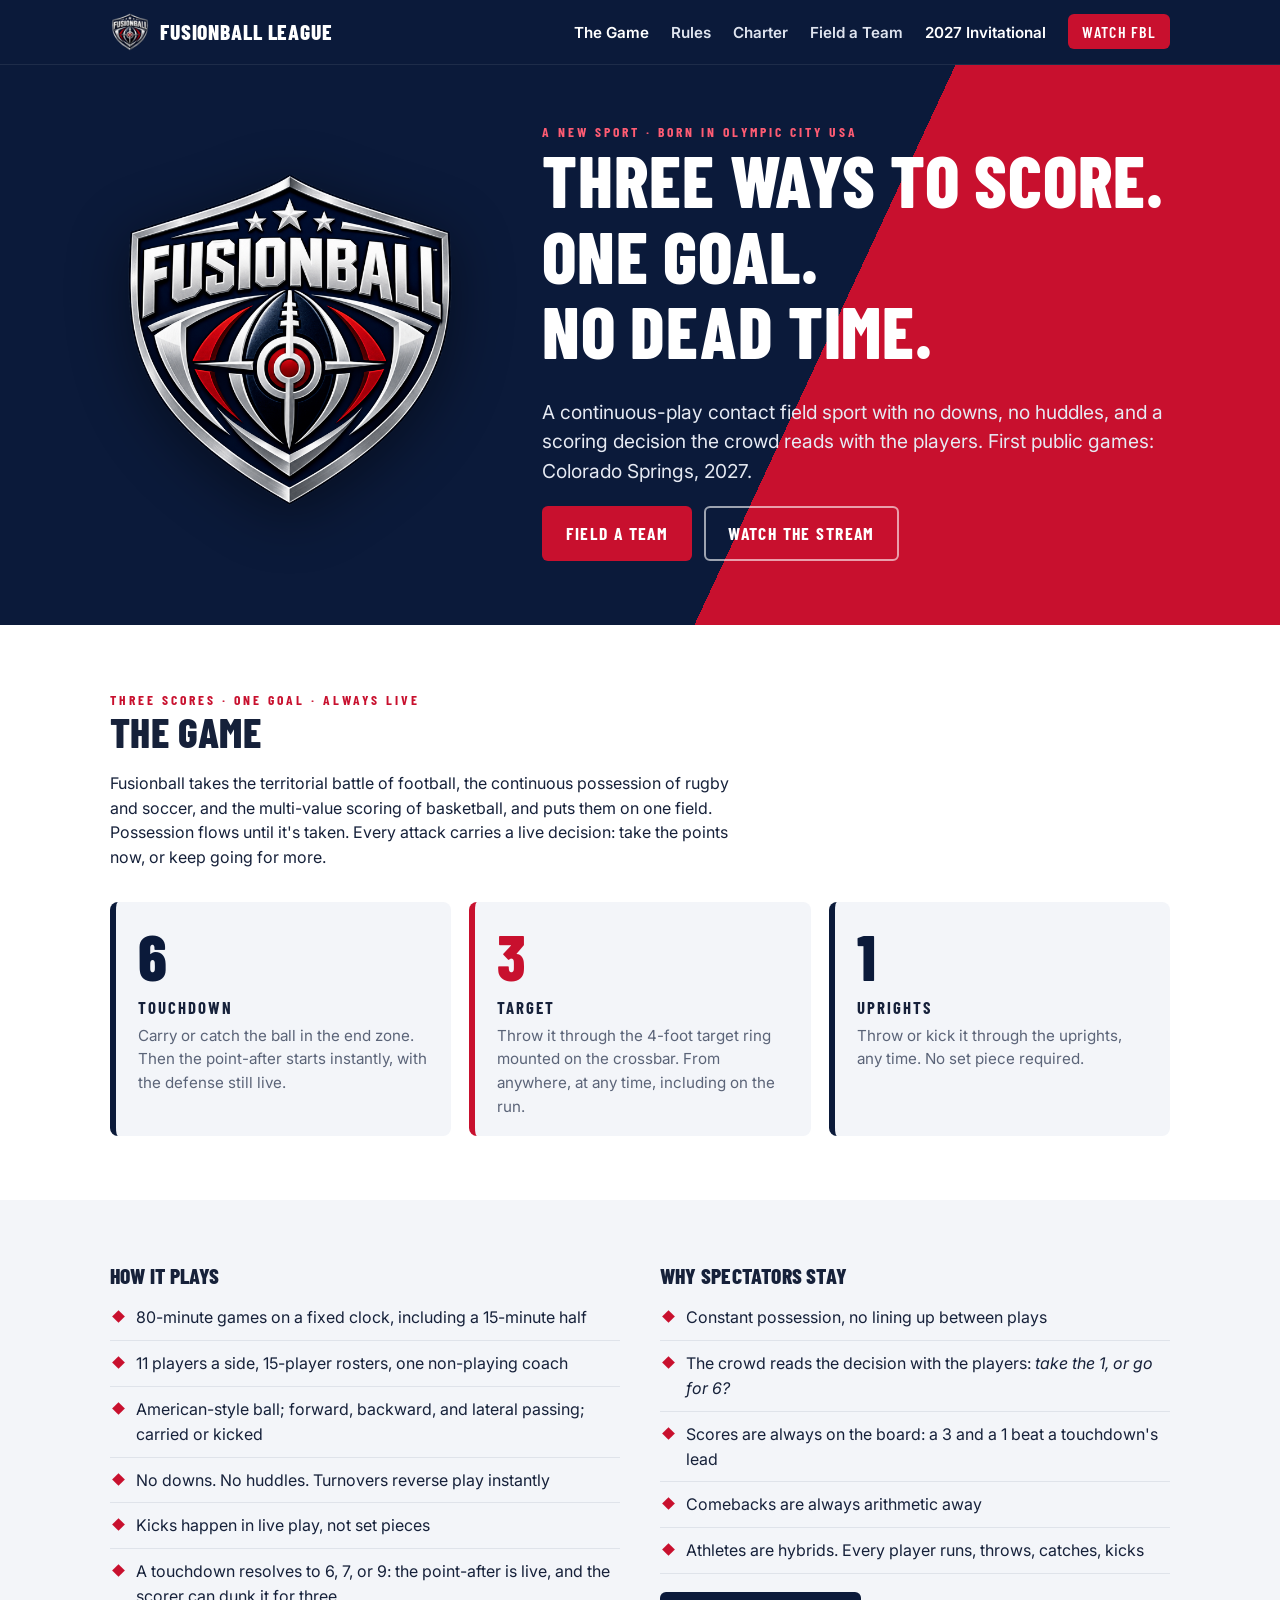
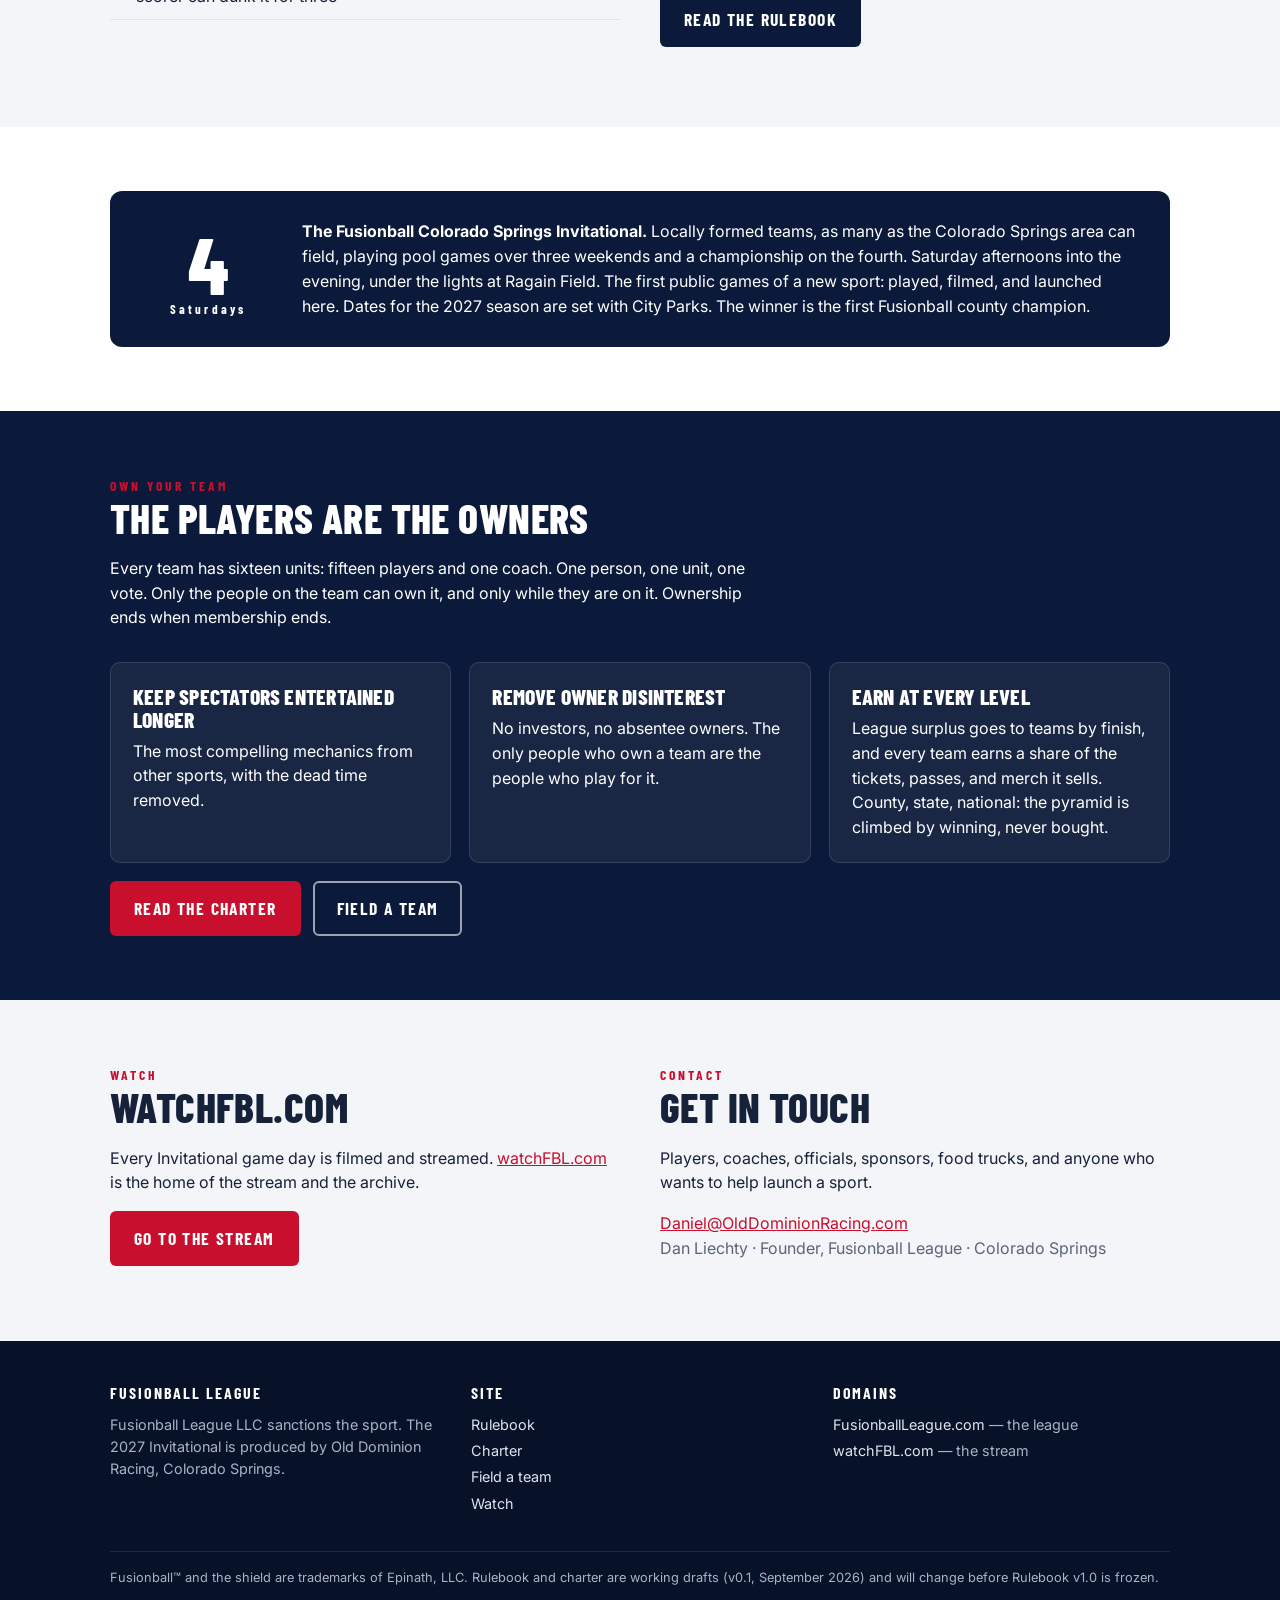
==== index.html @ 1a38473b "Fusionball League: founding docs and public site Founding charter and rulebook (v0.1, Sep 2026), the" ====
<!DOCTYPE html>
<html lang="en">
<head>
<meta charset="utf-8">
<meta name="viewport" content="width=device-width, initial-scale=1">
<title>Fusionball League — Three ways to score. One goal. No dead time.</title>
<meta name="description" content="Fusionball is a continuous-play contact field sport with no downs, no huddles, and three ways to score from one goal. Launching in Colorado Springs, 2027.">
<meta property="og:title" content="Fusionball League">
<meta property="og:description" content="Three ways to score. One goal. No dead time. A new sport, born in Olympic City USA.">
<meta property="og:image" content="https://fusionballleague.com/assets/shield-640.png">
<meta property="og:url" content="https://fusionballleague.com/">
<link rel="icon" type="image/png" sizes="96x96" href="/assets/favicon-96.png">
<link rel="apple-touch-icon" href="/assets/apple-touch-icon.png">
<link rel="preconnect" href="https://fonts.googleapis.com">
<link rel="preconnect" href="https://fonts.gstatic.com" crossorigin>
<link href="https://fonts.googleapis.com/css2?family=Barlow+Condensed:wght@700;800&family=Inter:wght@400;600&display=swap" rel="stylesheet">
<link rel="stylesheet" href="/assets/site.css">
</head>
<body>

<nav class="nav">
  <div class="wrap">
    <a class="brand" href="/"><img src="/assets/favicon-96.png" alt=""><span>Fusionball League</span></a>
    <button class="nav-toggle" aria-label="Menu" aria-expanded="false">&#9776;</button>
    <ul>
      <li><a href="/#game">The Game</a></li>
      <li><a href="/rules/">Rules</a></li>
      <li><a href="/charter/">Charter</a></li>
      <li><a href="/teams/">Field a Team</a></li>
      <li><a href="/#invitational">2027 Invitational</a></li>
      <li><a class="watch" href="/watch/">Watch FBL</a></li>
    </ul>
  </div>
</nav>

<header class="hero on-dark">
  <div class="wrap">
    <img src="/assets/shield-640.png" alt="Fusionball shield logo" width="640" height="640">
    <div>
      <div class="kicker">A new sport · Born in Olympic City USA</div>
      <h1>Three ways to score.<br>One goal.<br>No dead time.</h1>
      <p class="lede">A continuous-play contact field sport with no downs, no huddles, and a scoring decision the crowd reads with the players. First public games: Colorado Springs, 2027.</p>
      <div class="btn-row">
        <a class="btn btn-red" href="/teams/">Field a team</a>
        <a class="btn btn-ghost" href="/watch/">Watch the stream</a>
      </div>
    </div>
  </div>
</header>

<section class="section" id="game">
  <div class="wrap">
    <div class="section-head">
      <div class="kicker">Three scores · One goal · Always live</div>
      <h2>The game</h2>
      <p>Fusionball takes the territorial battle of football, the continuous possession of rugby and soccer, and the multi-value scoring of basketball, and puts them on one field. Possession flows until it's taken. Every attack carries a live decision: take the points now, or keep going for more.</p>
    </div>
    <div class="scores">
      <div class="score">
        <div class="num">6</div>
        <div class="name">Touchdown</div>
        <p>Carry or catch the ball in the end zone. Then the point-after starts instantly, with the defense still live.</p>
      </div>
      <div class="score red">
        <div class="num">3</div>
        <div class="name">Target</div>
        <p>Throw it through the 4-foot target ring mounted on the crossbar. From anywhere, at any time, including on the run.</p>
      </div>
      <div class="score">
        <div class="num">1</div>
        <div class="name">Uprights</div>
        <p>Throw or kick it through the uprights, any time. No set piece required.</p>
      </div>
    </div>
  </div>
</section>

<section class="section alt">
  <div class="wrap cols">
    <div>
      <h3>How it plays</h3>
      <ul class="ticks">
        <li>80-minute games on a fixed clock, including a 15-minute half</li>
        <li>11 players a side, 15-player rosters, one non-playing coach</li>
        <li>American-style ball; forward, backward, and lateral passing; carried or kicked</li>
        <li>No downs. No huddles. Turnovers reverse play instantly</li>
        <li>Kicks happen in live play, not set pieces</li>
        <li>A touchdown resolves to 6, 7, or 9: the point-after is live, and the scorer can dunk it for three</li>
      </ul>
    </div>
    <div>
      <h3>Why spectators stay</h3>
      <ul class="ticks">
        <li>Constant possession, no lining up between plays</li>
        <li>The crowd reads the decision with the players: <em>take the 1, or go for 6?</em></li>
        <li>Scores are always on the board: a 3 and a 1 beat a touchdown's lead</li>
        <li>Comebacks are always arithmetic away</li>
        <li>Athletes are hybrids. Every player runs, throws, catches, kicks</li>
      </ul>
      <p style="margin-top:18px"><a class="btn btn-navy" href="/rules/">Read the rulebook</a></p>
    </div>
  </div>
</section>

<section class="section" id="invitational">
  <div class="wrap">
    <div class="callout">
      <div class="big">4<small>Saturdays</small></div>
      <p><strong>The Fusionball Colorado Springs Invitational.</strong> Locally formed teams, as many as the Colorado Springs area can field, playing pool games over three weekends and a championship on the fourth. Saturday afternoons into the evening, under the lights at Ragain Field. The first public games of a new sport: played, filmed, and launched here. Dates for the 2027 season are set with City Parks. The winner is the first Fusionball county champion.</p>
    </div>
  </div>
</section>

<section class="section dark">
  <div class="wrap">
    <div class="section-head">
      <div class="kicker">Own your team</div>
      <h2>The players are the owners</h2>
      <p>Every team has sixteen units: fifteen players and one coach. One person, one unit, one vote. Only the people on the team can own it, and only while they are on it. Ownership ends when membership ends.</p>
    </div>
    <div class="cards">
      <div class="card">
        <h3>Keep spectators entertained longer</h3>
        <p>The most compelling mechanics from other sports, with the dead time removed.</p>
      </div>
      <div class="card">
        <h3>Remove owner disinterest</h3>
        <p>No investors, no absentee owners. The only people who own a team are the people who play for it.</p>
      </div>
      <div class="card">
        <h3>Earn at every level</h3>
        <p>League surplus goes to teams by finish, and every team earns a share of the tickets, passes, and merch it sells. County, state, national: the pyramid is climbed by winning, never bought.</p>
      </div>
    </div>
    <div class="btn-row">
      <a class="btn btn-red" href="/charter/">Read the charter</a>
      <a class="btn btn-ghost" href="/teams/">Field a team</a>
    </div>
  </div>
</section>

<section class="section alt">
  <div class="wrap cols">
    <div>
      <div class="kicker">Watch</div>
      <h2>watchFBL.com</h2>
      <p>Every Invitational game day is filmed and streamed. <a href="/watch/">watchFBL.com</a> is the home of the stream and the archive.</p>
      <a class="btn btn-red" href="/watch/">Go to the stream</a>
    </div>
    <div>
      <div class="kicker">Contact</div>
      <h2>Get in touch</h2>
      <p>Players, coaches, officials, sponsors, food trucks, and anyone who wants to help launch a sport.</p>
      <p><a href="mailto:Daniel@OldDominionRacing.com">Daniel@OldDominionRacing.com</a><br><span class="muted">Dan Liechty · Founder, Fusionball League · Colorado Springs</span></p>
    </div>
  </div>
</section>

<footer>
  <div class="wrap">
    <div>
      <h4>Fusionball League</h4>
      <p>Fusionball League LLC sanctions the sport. The 2027 Invitational is produced by Old Dominion Racing, Colorado Springs.</p>
    </div>
    <div>
      <h4>Site</h4>
      <ul>
        <li><a href="/rules/">Rulebook</a></li>
        <li><a href="/charter/">Charter</a></li>
        <li><a href="/teams/">Field a team</a></li>
        <li><a href="/watch/">Watch</a></li>
      </ul>
    </div>
    <div>
      <h4>Domains</h4>
      <ul>
        <li><a href="https://fusionballleague.com/">FusionballLeague.com</a> — the league</li>
        <li><a href="https://watchfbl.com/">watchFBL.com</a> — the stream</li>
      </ul>
    </div>
    <div class="legal">Fusionball™ and the shield are trademarks of Epinath, LLC. Rulebook and charter are working drafts (v0.1, September 2026) and will change before Rulebook v1.0 is frozen.</div>
  </div>
</footer>

<script src="/assets/site.js"></script>
</body>
</html>
---- assets/site.css ----
/* Fusionball League — site styles */
:root {
  --navy: #0b1a3a;
  --navy-2: #122756;
  --red: #c8102e;
  --red-2: #a30d25;
  --silver: #c9ced8;
  --ink: #16213a;
  --muted: #5b6478;
  --bg: #ffffff;
  --bg-2: #f3f5f9;
  --line: #dfe3ea;
  --max: 1100px;
}
* { box-sizing: border-box; }
html { scroll-behavior: smooth; }
body {
  margin: 0;
  font-family: "Inter", system-ui, -apple-system, "Segoe UI", Roboto, sans-serif;
  color: var(--ink);
  background: var(--bg);
  line-height: 1.55;
  -webkit-font-smoothing: antialiased;
}
h1, h2, h3, .display {
  font-family: "Barlow Condensed", "Inter", system-ui, sans-serif;
  font-weight: 800;
  letter-spacing: 0.01em;
  line-height: 1.05;
  margin: 0 0 0.4em;
  text-transform: uppercase;
}
h1 { font-size: clamp(2.4rem, 6vw, 4.5rem); }
h2 { font-size: clamp(1.8rem, 4vw, 2.6rem); }
h3 { font-size: 1.35rem; }
p { margin: 0 0 1em; }
a { color: var(--red); }
a:hover { color: var(--red-2); }
img { max-width: 100%; height: auto; }
.wrap { max-width: var(--max); margin: 0 auto; padding: 0 20px; }
.kicker {
  font-family: "Barlow Condensed", sans-serif;
  font-weight: 700; text-transform: uppercase; letter-spacing: 0.22em;
  font-size: 0.85rem; color: var(--red);
}
.on-dark .kicker { color: #ff5c73; }
.muted { color: var(--muted); }

/* nav */
.nav {
  background: var(--navy); color: #fff;
  position: sticky; top: 0; z-index: 20;
  border-bottom: 1px solid rgba(255,255,255,0.08);
}
.nav .wrap { display: flex; align-items: center; justify-content: space-between; height: 64px; }
.brand { display: flex; align-items: center; gap: 10px; color: #fff; text-decoration: none; }
.brand img { width: 40px; height: 40px; }
.brand span {
  font-family: "Barlow Condensed", sans-serif; font-weight: 800; font-size: 1.35rem;
  text-transform: uppercase; letter-spacing: 0.04em;
}
.nav ul { list-style: none; margin: 0; padding: 0; display: flex; gap: 22px; align-items: center; }
.nav li a { color: #dfe4ef; text-decoration: none; font-weight: 600; font-size: 0.95rem; }
.nav li a:hover, .nav li a[aria-current="page"] { color: #fff; }
.nav li a.watch {
  background: var(--red); color: #fff; padding: 8px 14px; border-radius: 6px;
  font-family: "Barlow Condensed", sans-serif; text-transform: uppercase; letter-spacing: 0.08em; font-size: 1rem;
}
.nav li a.watch:hover { background: var(--red-2); }
.nav-toggle { display: none; background: none; border: 0; color: #fff; font-size: 1.6rem; cursor: pointer; }
@media (max-width: 760px) {
  .nav-toggle { display: block; }
  .nav ul {
    display: none; position: absolute; left: 0; right: 0; top: 64px;
    background: var(--navy); flex-direction: column; gap: 0; padding: 8px 20px 16px;
    border-bottom: 1px solid rgba(255,255,255,0.1);
  }
  .nav ul.open { display: flex; }
  .nav li { padding: 10px 0; }
}

/* hero */
.hero {
  background: linear-gradient(115deg, var(--navy) 0 62%, var(--red) 62% 100%);
  color: #fff; padding: 56px 0 64px; overflow: hidden;
}
.hero .wrap { display: grid; grid-template-columns: 1fr 1.6fr; gap: 40px; align-items: center; }
.hero img { width: 100%; max-width: 360px; filter: drop-shadow(0 12px 30px rgba(0,0,0,0.45)); }
.hero p.lede { font-size: 1.2rem; max-width: 34em; color: #e6eaf3; }
@media (max-width: 760px) {
  .hero { background: var(--navy); border-bottom: 8px solid var(--red); padding: 36px 0 48px; }
  .hero .wrap { grid-template-columns: 1fr; text-align: center; }
  .hero img { max-width: 220px; margin: 0 auto; }
  .hero p.lede { margin-inline: auto; }
}
.btn {
  display: inline-block; padding: 12px 22px; border-radius: 6px; text-decoration: none;
  font-family: "Barlow Condensed", sans-serif; font-weight: 700; font-size: 1.1rem;
  text-transform: uppercase; letter-spacing: 0.08em; border: 2px solid transparent;
}
.btn-red { background: var(--red); color: #fff; }
.btn-red:hover { background: var(--red-2); color: #fff; }
.btn-ghost { border-color: rgba(255,255,255,0.6); color: #fff; }
.btn-ghost:hover { background: rgba(255,255,255,0.1); color: #fff; }
.btn-navy { background: var(--navy); color: #fff; }
.btn-navy:hover { background: var(--navy-2); color: #fff; }
.btn-row { display: flex; gap: 12px; flex-wrap: wrap; margin-top: 18px; }
@media (max-width: 760px) { .btn-row { justify-content: center; } }

/* sections */
.section { padding: 64px 0; }
.section.alt { background: var(--bg-2); }
.section.dark { background: var(--navy); color: #fff; }
.section.dark a:not(.btn) { color: #ff8a9b; }
.section-head { max-width: 40em; margin-bottom: 32px; }

/* scores */
.scores { display: grid; grid-template-columns: repeat(3, 1fr); gap: 18px; }
.score {
  background: var(--bg-2); border-left: 6px solid var(--navy); border-radius: 8px; padding: 22px 22px 18px;
}
.score .num {
  font-family: "Barlow Condensed", sans-serif; font-weight: 800; font-size: 4rem; line-height: 1; color: var(--navy);
}
.score .name { font-family: "Barlow Condensed", sans-serif; font-weight: 700; text-transform: uppercase; letter-spacing: 0.12em; font-size: 1.05rem; margin: 6px 0 4px; }
.score p { margin: 0; color: var(--muted); font-size: 0.95rem; }
.score.red { border-left-color: var(--red); }
.score.red .num { color: var(--red); }
@media (max-width: 760px) { .scores { grid-template-columns: 1fr; } }

/* two column lists */
.cols { display: grid; grid-template-columns: 1fr 1fr; gap: 40px; }
@media (max-width: 760px) { .cols { grid-template-columns: 1fr; gap: 28px; } }
ul.ticks { list-style: none; padding: 0; margin: 0; }
ul.ticks li { padding: 10px 0 10px 26px; border-bottom: 1px solid var(--line); position: relative; }
ul.ticks li::before {
  content: ""; position: absolute; left: 4px; top: 17px; width: 9px; height: 9px;
  background: var(--red); transform: rotate(45deg);
}
.dark ul.ticks li { border-bottom-color: rgba(255,255,255,0.12); }

/* cards */
.cards { display: grid; grid-template-columns: repeat(auto-fit, minmax(240px, 1fr)); gap: 18px; }
.card { background: #fff; border: 1px solid var(--line); border-radius: 10px; padding: 22px; }
.dark .card { background: rgba(255,255,255,0.06); border-color: rgba(255,255,255,0.12); }
.card h3 { margin-bottom: 8px; }
.card p:last-child { margin-bottom: 0; }

/* big number callout */
.callout {
  display: grid; grid-template-columns: 140px 1fr; gap: 24px; align-items: center;
  background: var(--navy); color: #fff; border-radius: 12px; padding: 28px;
}
.callout .big { font-family: "Barlow Condensed", sans-serif; font-weight: 800; font-size: 5rem; line-height: 1; text-align: center; }
.callout .big small { display: block; font-size: 0.8rem; letter-spacing: 0.25em; font-weight: 700; }
.callout p { margin: 0; }
@media (max-width: 600px) { .callout { grid-template-columns: 1fr; text-align: center; } }

/* tables */
table { border-collapse: collapse; width: 100%; margin: 0 0 1.4em; font-size: 0.95rem; }
th, td { text-align: left; padding: 10px 12px; border-bottom: 1px solid var(--line); vertical-align: top; }
th { background: var(--bg-2); font-family: "Barlow Condensed", sans-serif; text-transform: uppercase; letter-spacing: 0.08em; font-size: 0.9rem; }

/* doc rendering (markdown → html) */
.doc { max-width: 46em; }
.doc h1 { font-size: clamp(2rem, 5vw, 3rem); }
.doc h2 { margin-top: 2em; padding-top: 0.6em; border-top: 2px solid var(--navy); font-size: 1.7rem; }
.doc h3 { margin-top: 1.6em; font-size: 1.25rem; }
.doc hr { border: 0; border-top: 1px solid var(--line); margin: 2em 0; }
.doc blockquote { margin: 1em 0; padding: 0.2em 1em; border-left: 4px solid var(--silver); color: var(--muted); }
.doc pre { background: var(--navy); color: #e8ecf5; padding: 16px; border-radius: 8px; overflow: auto; font-size: 0.85rem; }
.doc code { font-family: ui-monospace, Menlo, Consolas, monospace; font-size: 0.92em; }
.doc li { margin: 0.25em 0; }
.doc table { display: block; overflow-x: auto; }
.doc-note {
  background: #fff7e6; border: 1px solid #f2d59a; border-radius: 8px; padding: 12px 16px; margin: 0 0 28px; font-size: 0.95rem;
}
.tag { display: inline-block; font-family: "Barlow Condensed", sans-serif; font-weight: 700; letter-spacing: 0.1em; font-size: 0.8rem; padding: 2px 8px; border-radius: 4px; text-transform: uppercase; }
.tag-fixed { background: var(--navy); color: #fff; }
.tag-proposed { background: #e8a800; color: #1a1a1a; }
.tag-open { background: var(--red); color: #fff; }

/* watch page */
.player { position: relative; width: 100%; aspect-ratio: 16 / 9; background: #000; border-radius: 12px; overflow: hidden; box-shadow: 0 20px 50px rgba(0,0,0,0.4); }
.player iframe { position: absolute; inset: 0; width: 100%; height: 100%; border: 0; }
.player .placeholder {
  position: absolute; inset: 0; display: flex; flex-direction: column; align-items: center; justify-content: center;
  color: #fff; text-align: center; padding: 24px; background: radial-gradient(ellipse at center, #1c3170 0%, #0b1a3a 70%);
}
.player .placeholder img { width: 120px; margin-bottom: 14px; opacity: 0.95; }

/* footer */
footer { background: #071127; color: #aab3c5; padding: 40px 0; font-size: 0.9rem; }
footer .wrap { display: grid; grid-template-columns: 1fr 1fr 1fr; gap: 24px; }
footer h4 { color: #fff; margin: 0 0 8px; font-family: "Barlow Condensed", sans-serif; text-transform: uppercase; letter-spacing: 0.12em; font-size: 1rem; }
footer a { color: #dfe4ef; text-decoration: none; }
footer a:hover { color: #fff; text-decoration: underline; }
footer ul { list-style: none; margin: 0; padding: 0; }
footer li { margin: 4px 0; }
footer .legal { grid-column: 1 / -1; border-top: 1px solid rgba(255,255,255,0.1); padding-top: 16px; margin-top: 8px; font-size: 0.8rem; }
@media (max-width: 760px) { footer .wrap { grid-template-columns: 1fr; } }
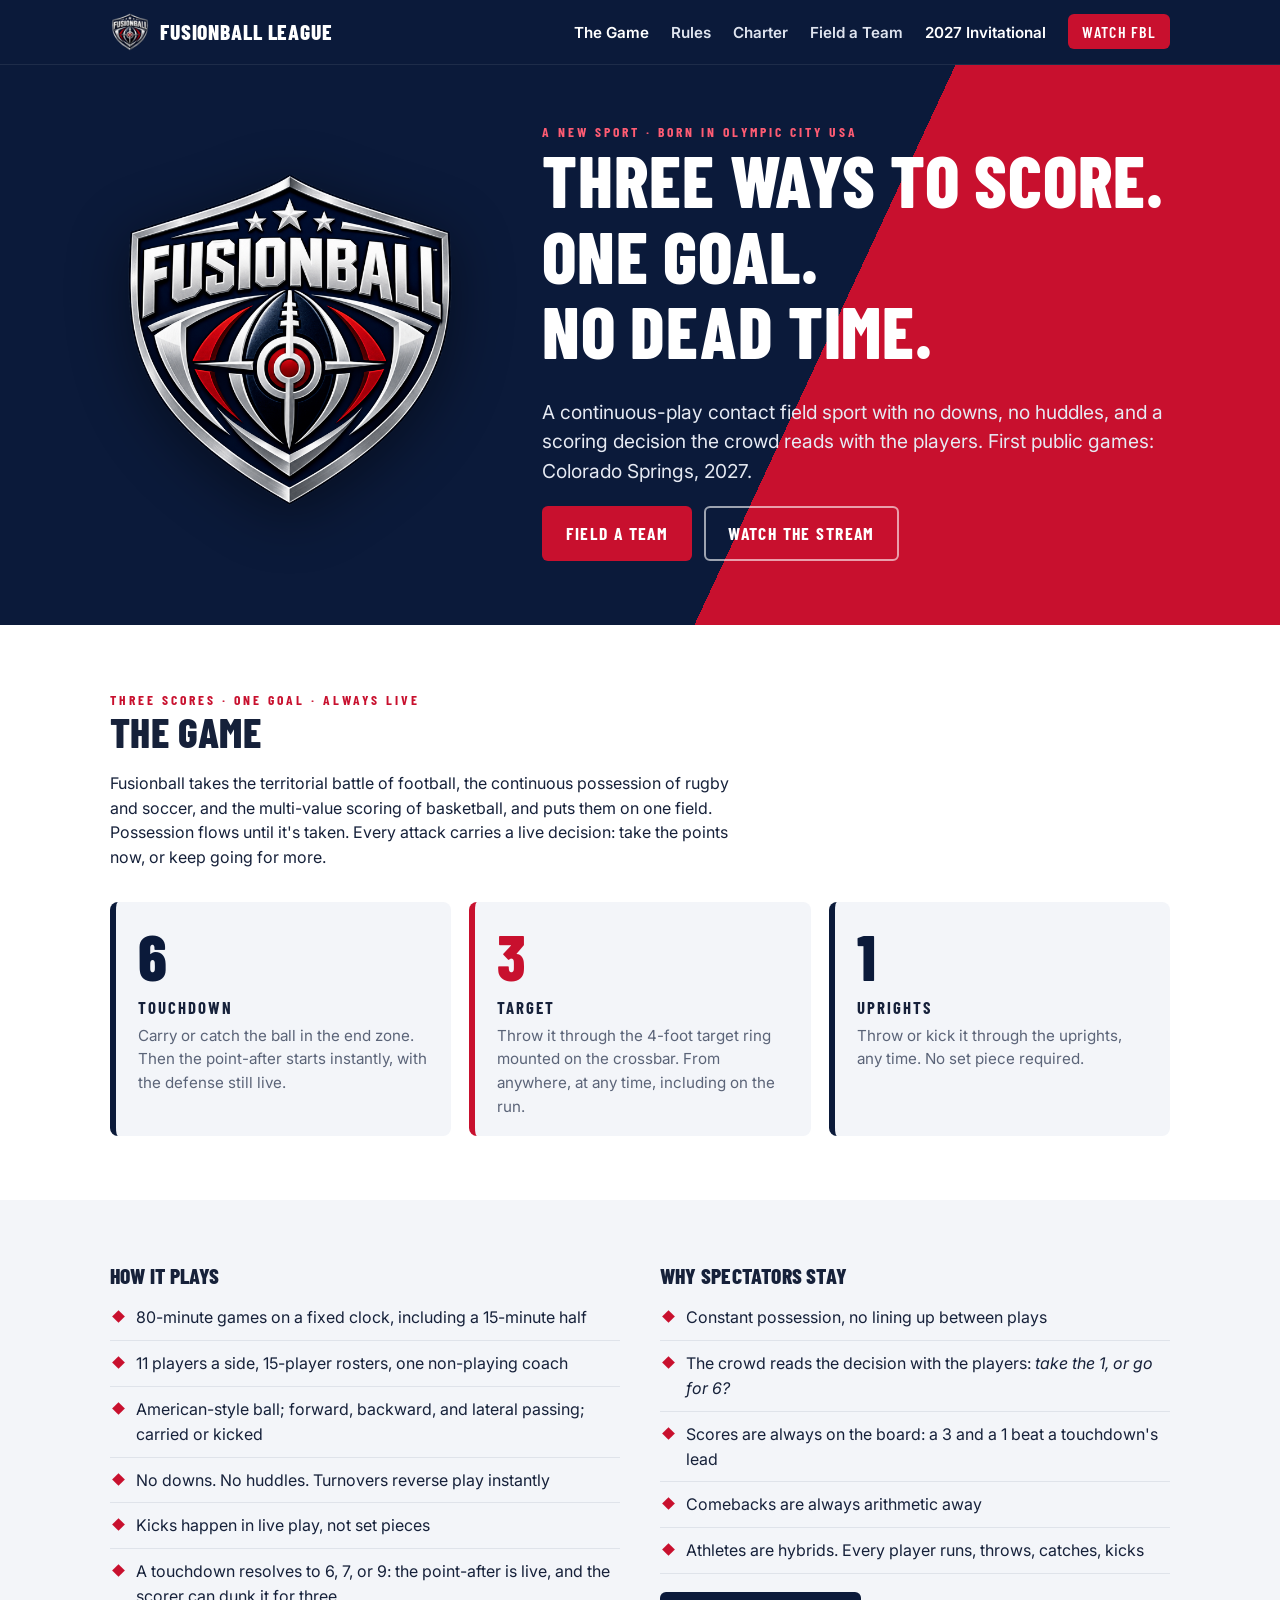
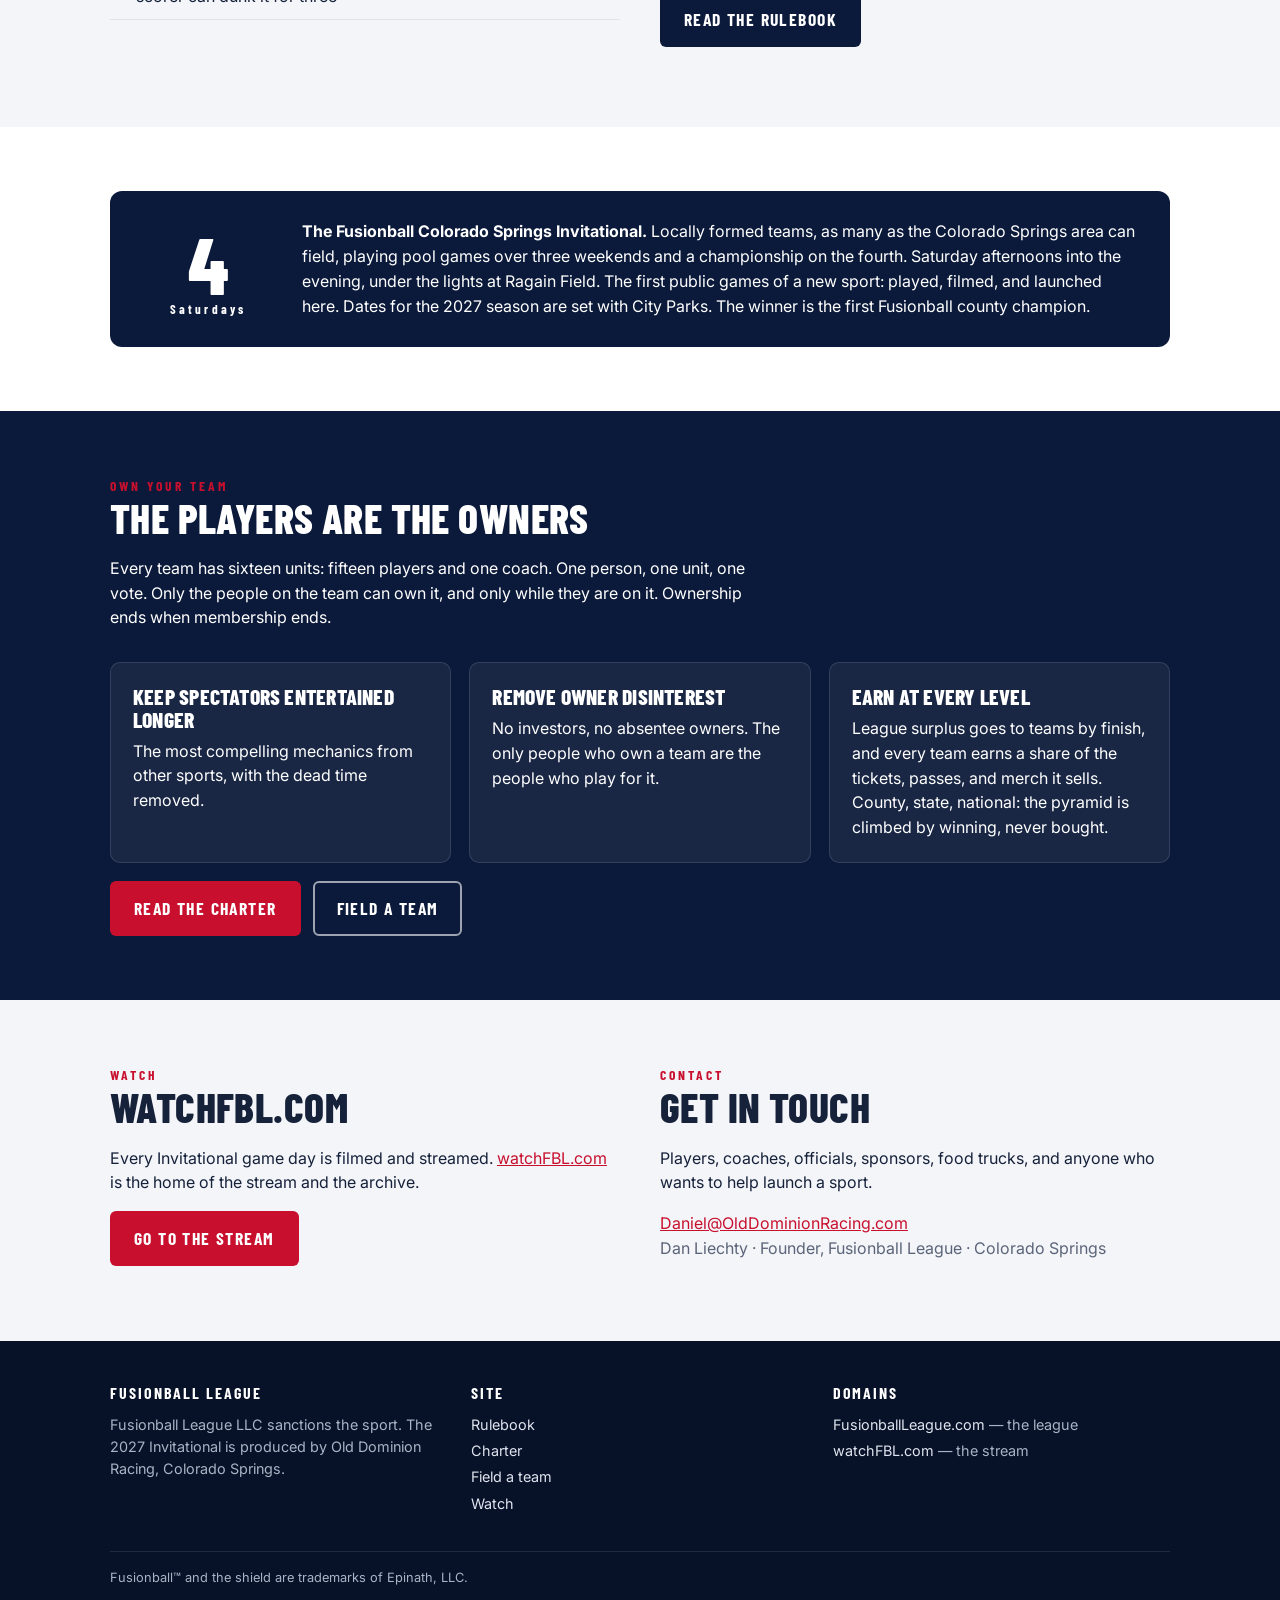
==== commit c999dd67: "Site: remove draft notes and disclaimers around the charter and rules Co-Authored-By: Claude Fable 5" ====
--- a/index.html
+++ b/index.html
@@ -178,7 +178,7 @@
         <li><a href="https://watchfbl.com/">watchFBL.com</a> — the stream</li>
       </ul>
     </div>
-    <div class="legal">Fusionball™ and the shield are trademarks of Epinath, LLC. Rulebook and charter are working drafts (v0.1, September 2026) and will change before Rulebook v1.0 is frozen.</div>
+    <div class="legal">Fusionball™ and the shield are trademarks of Epinath, LLC.</div>
   </div>
 </footer>
 
